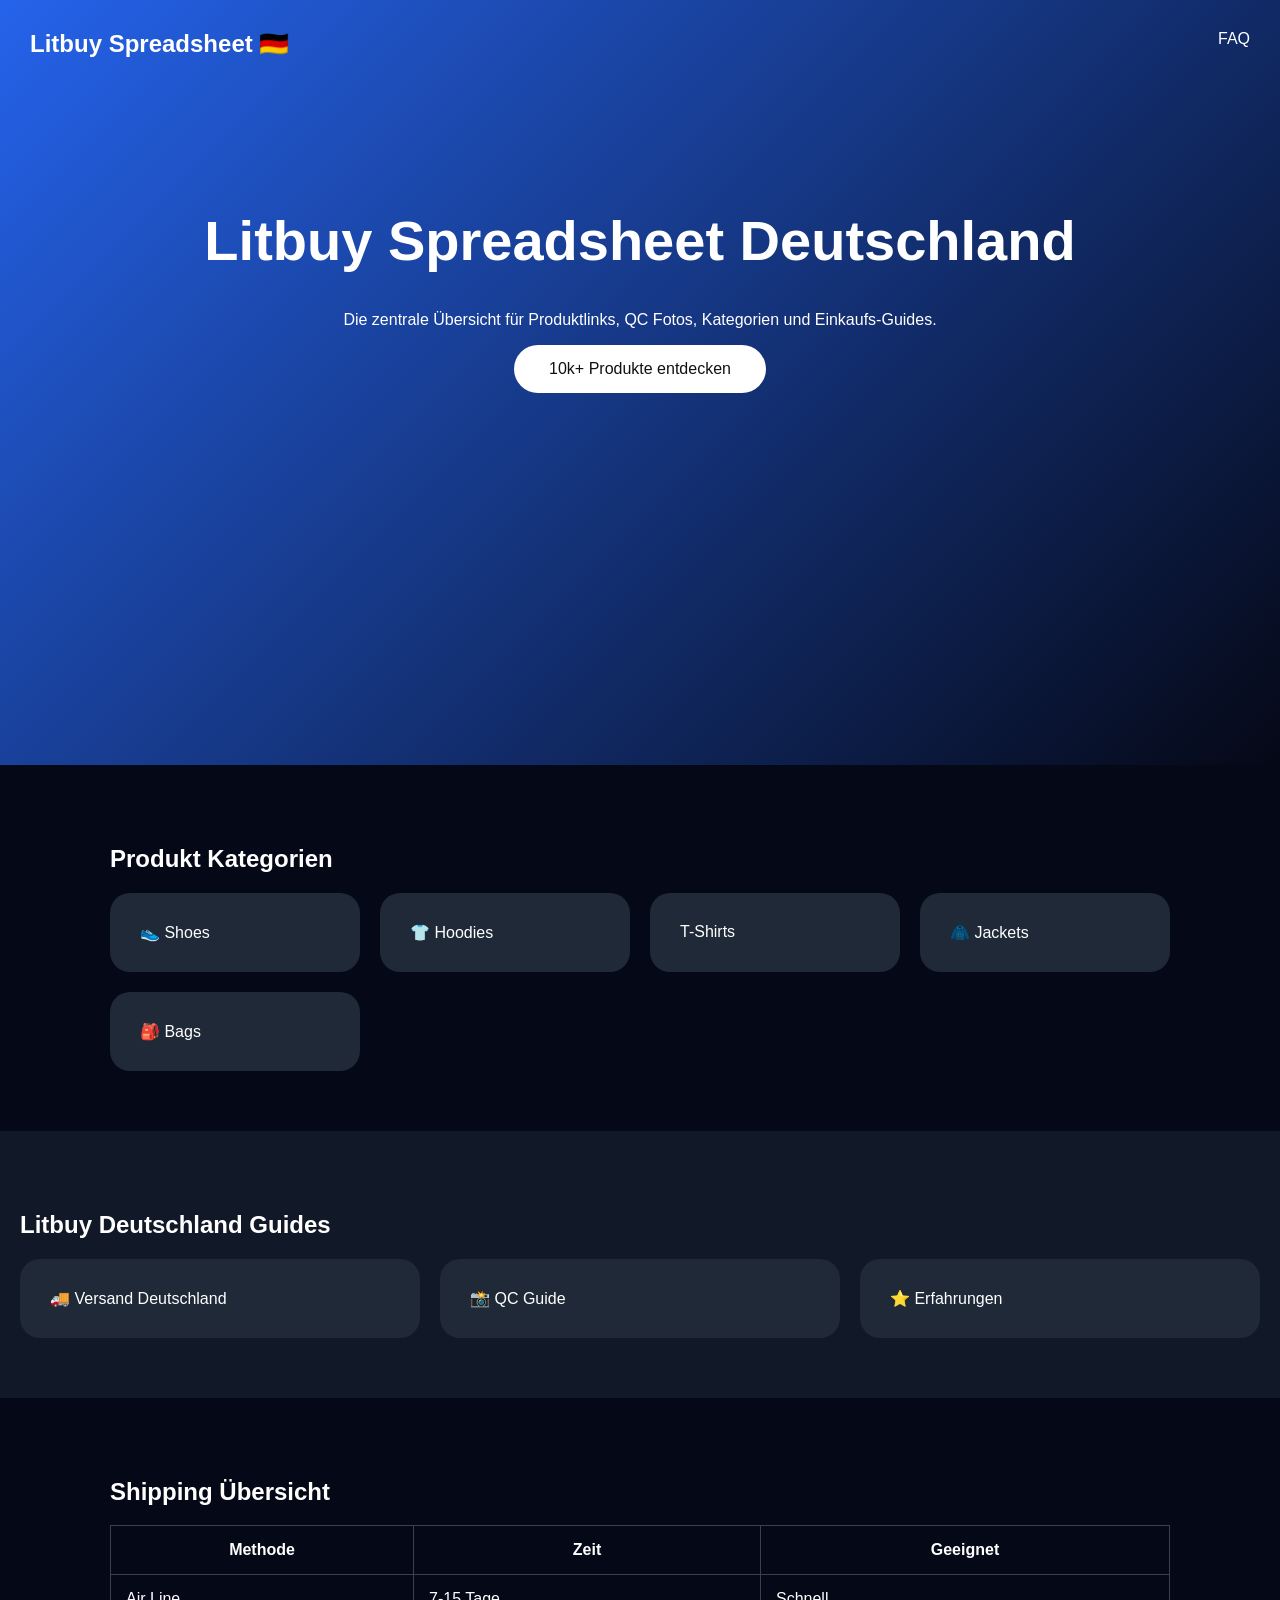
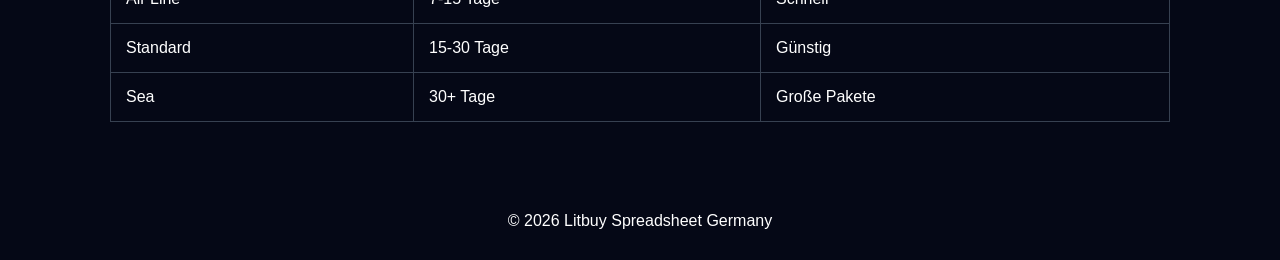
==== index.html @ c8213279 "Initial commit" ====
<!DOCTYPE html>
<html lang="de">
<head>
<meta charset="UTF-8">
<meta name="viewport" content="width=device-width,initial-scale=1.0">
<title>Litbuy Spreadsheet Deutschland | QC & Shipping Guide</title>
<meta name="description" content="Litbuy Spreadsheet Deutschland mit Produktlinks, QC Informationen, Kategorien und Versandtipps.">
<link rel="stylesheet" href="assets/css/style.css">
</head>
<body>

<header class="hero">
<nav>
<div class="logo">Litbuy Spreadsheet 🇩🇪</div>
<a href="faq.html">FAQ</a>
</nav>

<div class="hero-content">
<h1>Litbuy Spreadsheet Deutschland</h1>
<p>Die zentrale Übersicht für Produktlinks, QC Fotos, Kategorien und Einkaufs-Guides.</p>
<a class="btn" href="#categories">10k+ Produkte entdecken</a>
</div>
</header>

<section id="categories" class="section">
<h2>Produkt Kategorien</h2>
<div class="grid">
<a href="category/shoes.html">👟 Shoes</a>
<a href="category/hoodie.html">👕 Hoodies</a>
<a href="category/tshirt.html">T-Shirts</a>
<a href="category/jacket.html">🧥 Jackets</a>
<a href="category/bags.html">🎒 Bags</a>
</div>
</section>

<section class="section dark">
<h2>Litbuy Deutschland Guides</h2>
<div class="grid">
<a href="articles/litbuy-shipping-germany.html">🚚 Versand Deutschland</a>
<a href="articles/litbuy-qc-guide.html">📸 QC Guide</a>
<a href="articles/litbuy-review.html">⭐ Erfahrungen</a>
</div>
</section>

<section class="section">
<h2>Shipping Übersicht</h2>
<table>
<tr><th>Methode</th><th>Zeit</th><th>Geeignet</th></tr>
<tr><td>Air Line</td><td>7-15 Tage</td><td>Schnell</td></tr>
<tr><td>Standard</td><td>15-30 Tage</td><td>Günstig</td></tr>
<tr><td>Sea</td><td>30+ Tage</td><td>Große Pakete</td></tr>
</table>
</section>

<footer>© 2026 Litbuy Spreadsheet Germany</footer>
<script src="assets/js/main.js"></script>
</body>
</html>
---- assets/css/style.css ----
*{box-sizing:border-box}
body{margin:0;background:#050816;color:white;font-family:Arial,sans-serif}
.hero{min-height:85vh;padding:30px;background:linear-gradient(135deg,#2563eb,#050816)}
nav{display:flex;justify-content:space-between}
nav a{color:white;text-decoration:none}
.logo{font-weight:800;font-size:24px}
.hero-content{text-align:center;max-width:900px;margin:150px auto}
h1{font-size:56px}
.btn{display:inline-block;background:white;color:#111;padding:15px 35px;border-radius:30px;text-decoration:none}
.section{max-width:1100px;margin:auto;padding:60px 20px}
.dark{background:#111827;max-width:none}
.grid{display:grid;grid-template-columns:repeat(auto-fit,minmax(220px,1fr));gap:20px}
.grid a{background:#1f2937;color:white;text-decoration:none;padding:30px;border-radius:20px}
table{width:100%;border-collapse:collapse}
td,th{padding:15px;border:1px solid #374151}
footer{text-align:center;padding:30px}
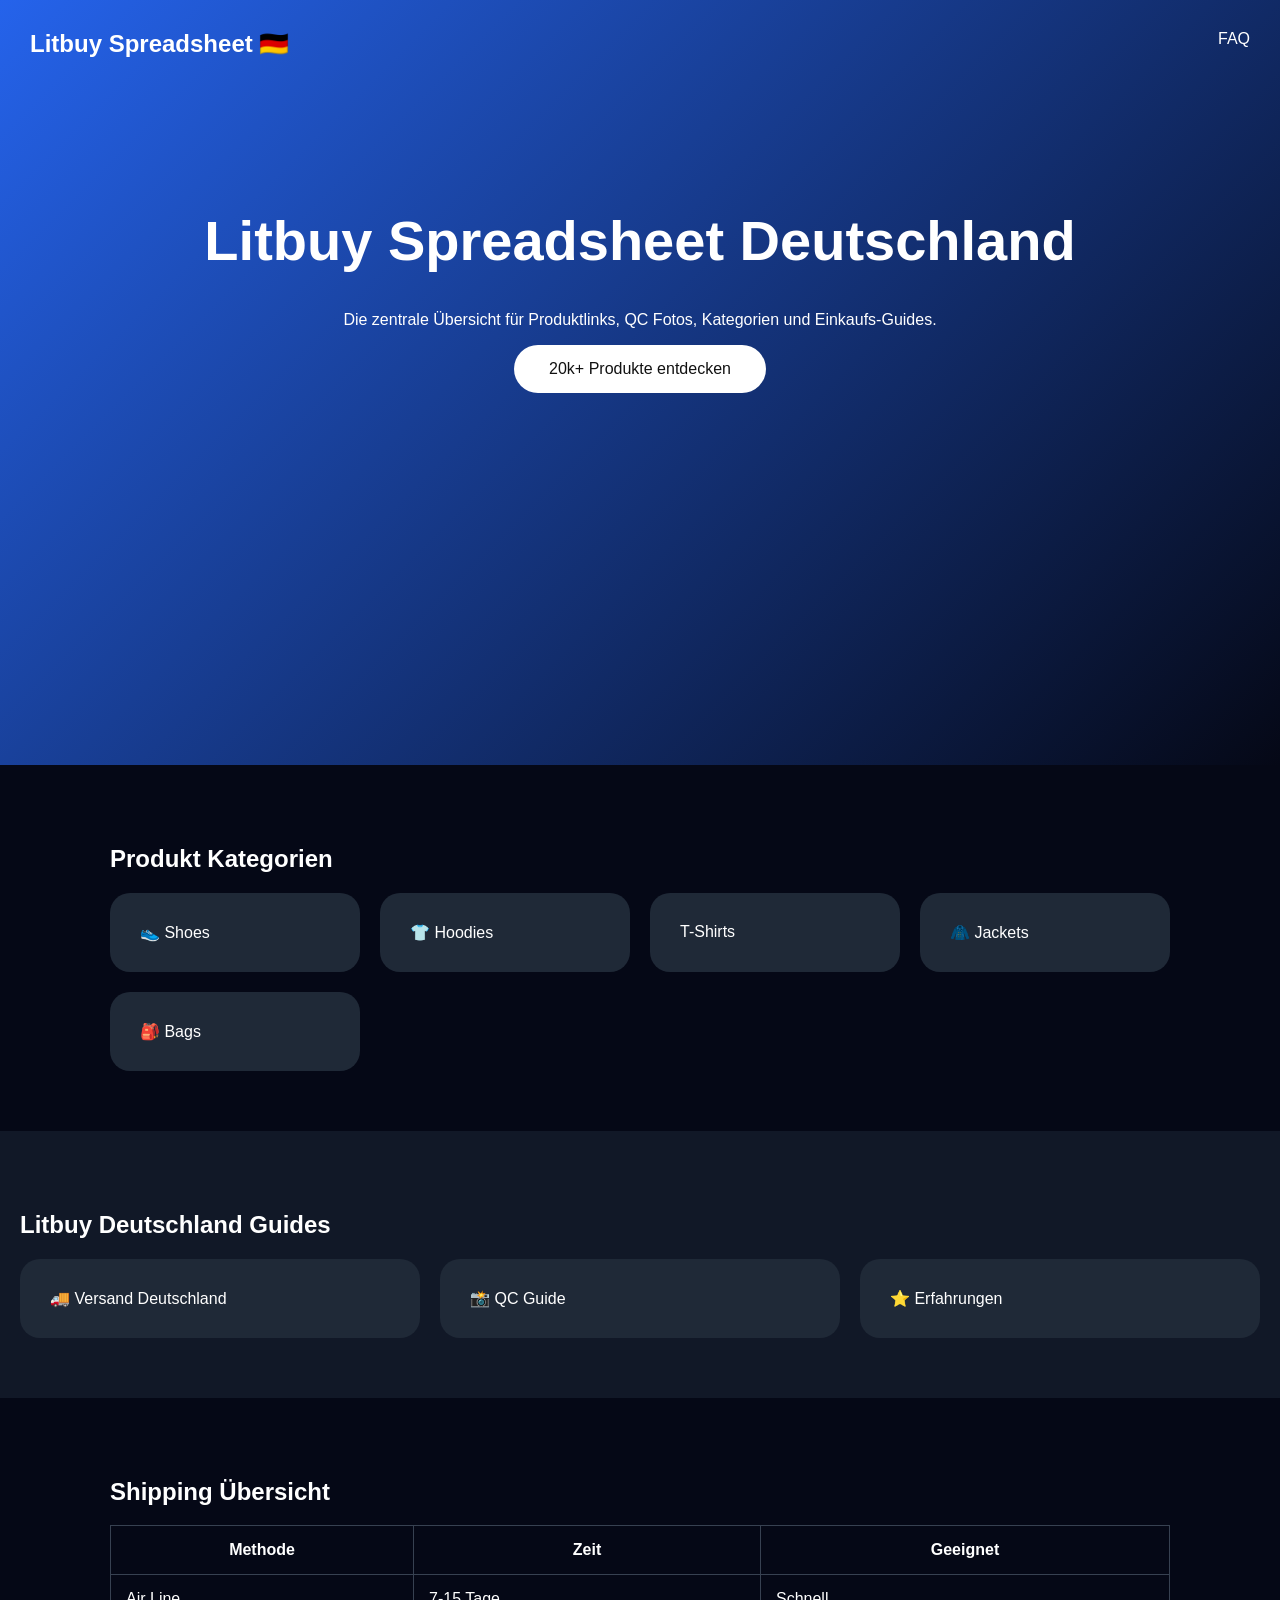
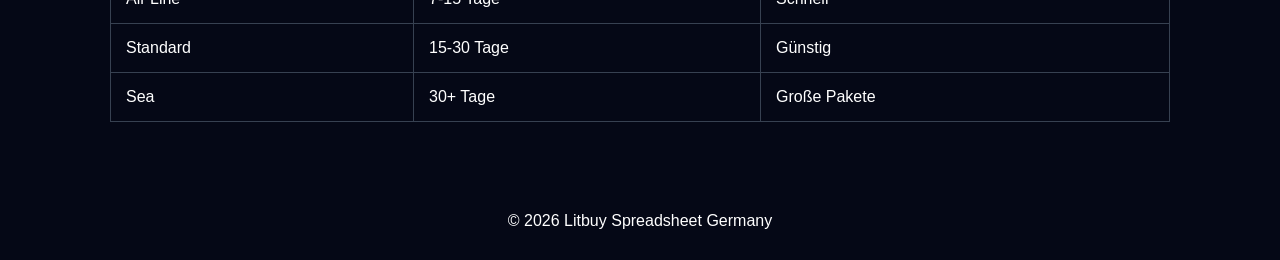
==== commit 25230f15: "1 1" ====
--- a/index.html
+++ b/index.html
@@ -18,7 +18,7 @@
 <div class="hero-content">
 <h1>Litbuy Spreadsheet Deutschland</h1>
 <p>Die zentrale Übersicht für Produktlinks, QC Fotos, Kategorien und Einkaufs-Guides.</p>
-<a class="btn" href="#categories">10k+ Produkte entdecken</a>
+<a class="btn" href="#categories">20k+ Produkte entdecken</a>
 </div>
 </header>
 
